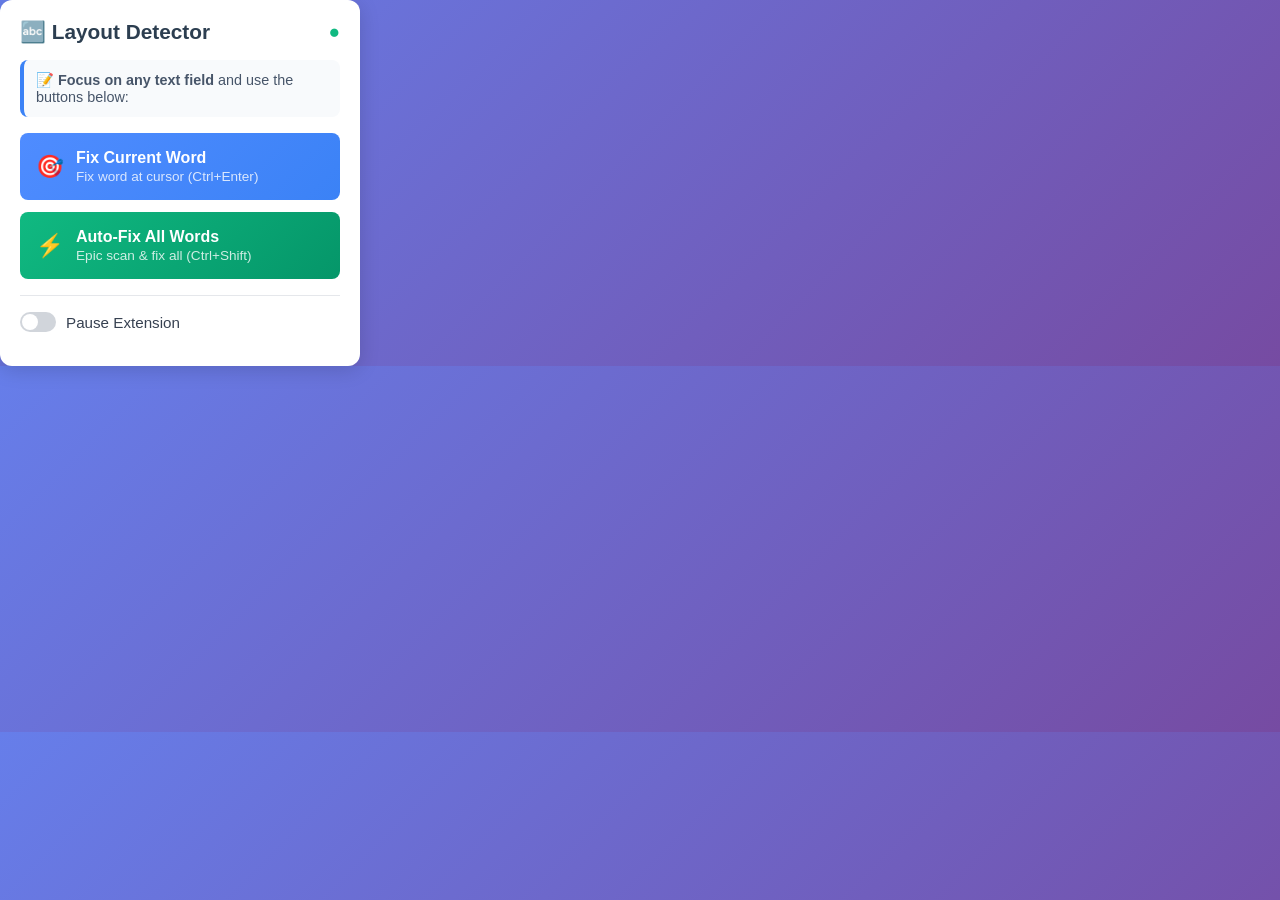
==== popup.html @ d1a3aca2 "✨ Major improvements based on feedback: Restore epic animations, add keyboard shortcuts, descriptive" ====
<!DOCTYPE html>
<html lang="en">
<head>
  <meta charset="UTF-8">
  <title>Keyboard Layout Detector</title>
  <link rel="stylesheet" href="popup.css">
</head>
<body>
  <div class="popup-container">
    <div class="header">
      <h2>🔤 Layout Detector</h2>
      <div id="statusIcon" class="status-icon active">●</div>
    </div>
    
    <div class="instructions">
      <p>📝 <strong>Focus on any text field</strong> and use the buttons below:</p>
    </div>
    
    <button id="fixCurrentWord" class="action-btn primary">
      <span class="btn-icon">🎯</span>
      <div class="btn-content">
        <div class="btn-title">Fix Current Word</div>
        <div class="btn-desc">Fix word at cursor (Ctrl+Enter)</div>
      </div>
    </button>
    
    <button id="autoFixAll" class="action-btn secondary">
      <span class="btn-icon">⚡</span>
      <div class="btn-content">
        <div class="btn-title">Auto-Fix All Words</div>
        <div class="btn-desc">Epic scan & fix all (Ctrl+Shift)</div>
      </div>
    </button>
    
    <button id="undoBtn" class="action-btn undo" style="display: none;">
      <span class="btn-icon">↶</span>
      <div class="btn-content">
        <div class="btn-title">Undo Last Change</div>
        <div class="btn-desc">Restore previous text (Ctrl+Z)</div>
      </div>
    </button>
    
    <div class="divider"></div>
    
    <label class="switch">
      <input type="checkbox" id="pauseExtension">
      <span class="slider"></span>
      Pause Extension
    </label>
    
    <div id="status" class="status"></div>
  </div>
  <script src="popup.js"></script>
</body>
</html>
---- popup.css ----
body {
  font-family: 'Segoe UI', Tahoma, Geneva, Verdana, sans-serif;
  background: linear-gradient(135deg, #667eea 0%, #764ba2 100%);
  margin: 0;
  padding: 0;
}

.popup-container {
  width: 320px;
  padding: 20px;
  background: #fff;
  border-radius: 12px;
  box-shadow: 0 4px 20px rgba(0,0,0,0.15);
}

.header {
  display: flex;
  align-items: center;
  justify-content: space-between;
  margin-bottom: 16px;
}

h2 {
  font-size: 1.3em;
  color: #2c3e50;
  font-weight: 600;
  margin: 0;
}

.status-icon {
  font-size: 1.2em;
  margin-left: 10px;
  animation: pulse 2s infinite;
}

.status-icon.active {
  color: #10b981;
}

.status-icon.paused {
  color: #ef4444;
  animation: none;
}

@keyframes pulse {
  0%, 100% { opacity: 1; }
  50% { opacity: 0.5; }
}

.instructions {
  background: #f8fafc;
  padding: 12px;
  border-radius: 8px;
  margin-bottom: 16px;
  border-left: 4px solid #3b82f6;
}

.instructions p {
  margin: 0;
  font-size: 0.9em;
  color: #475569;
}

.action-btn {
  width: 100%;
  padding: 16px;
  margin-bottom: 12px;
  border: none;
  border-radius: 8px;
  font-size: 1em;
  font-weight: 500;
  cursor: pointer;
  transition: all 0.3s ease;
  display: flex;
  align-items: center;
  gap: 12px;
  text-align: left;
}

.btn-content {
  flex: 1;
}

.btn-title {
  font-weight: 600;
  margin-bottom: 2px;
}

.btn-desc {
  font-size: 0.85em;
  opacity: 0.8;
}

.action-btn.primary {
  background: linear-gradient(135deg, #4f8cff, #3b82f6);
  color: white;
}

.action-btn.primary:hover {
  background: linear-gradient(135deg, #3b82f6, #2563eb);
  transform: translateY(-2px);
  box-shadow: 0 4px 12px rgba(79, 140, 255, 0.3);
}

.action-btn.secondary {
  background: linear-gradient(135deg, #10b981, #059669);
  color: white;
}

.action-btn.secondary:hover {
  background: linear-gradient(135deg, #059669, #047857);
  transform: translateY(-2px);
  box-shadow: 0 4px 12px rgba(16, 185, 129, 0.3);
}

.action-btn.undo {
  background: linear-gradient(135deg, #f59e0b, #d97706);
  color: white;
}

.action-btn.undo:hover {
  background: linear-gradient(135deg, #d97706, #b45309);
  transform: translateY(-2px);
  box-shadow: 0 4px 12px rgba(245, 158, 11, 0.3);
}

.btn-icon {
  font-size: 1.4em;
  flex-shrink: 0;
}

.divider {
  height: 1px;
  background: #e5e7eb;
  margin: 16px 0;
}

.switch {
  display: flex;
  align-items: center;
  gap: 10px;
  margin-bottom: 14px;
  font-size: 0.95em;
  color: #374151;
}

.switch input {
  display: none;
}

.slider {
  width: 36px;
  height: 20px;
  background: #d1d5db;
  border-radius: 20px;
  position: relative;
  transition: background 0.3s;
  flex-shrink: 0;
}

.switch input:checked + .slider {
  background: #ef4444;
}

.slider:before {
  content: '';
  position: absolute;
  left: 2px;
  top: 2px;
  width: 16px;
  height: 16px;
  background: #fff;
  border-radius: 50%;
  transition: transform 0.3s;
}

.switch input:checked + .slider:before {
  transform: translateX(16px);
}

.status {
  margin-top: 12px;
  font-size: 0.9em;
  color: #6b7280;
  text-align: center;
  font-style: italic;
}
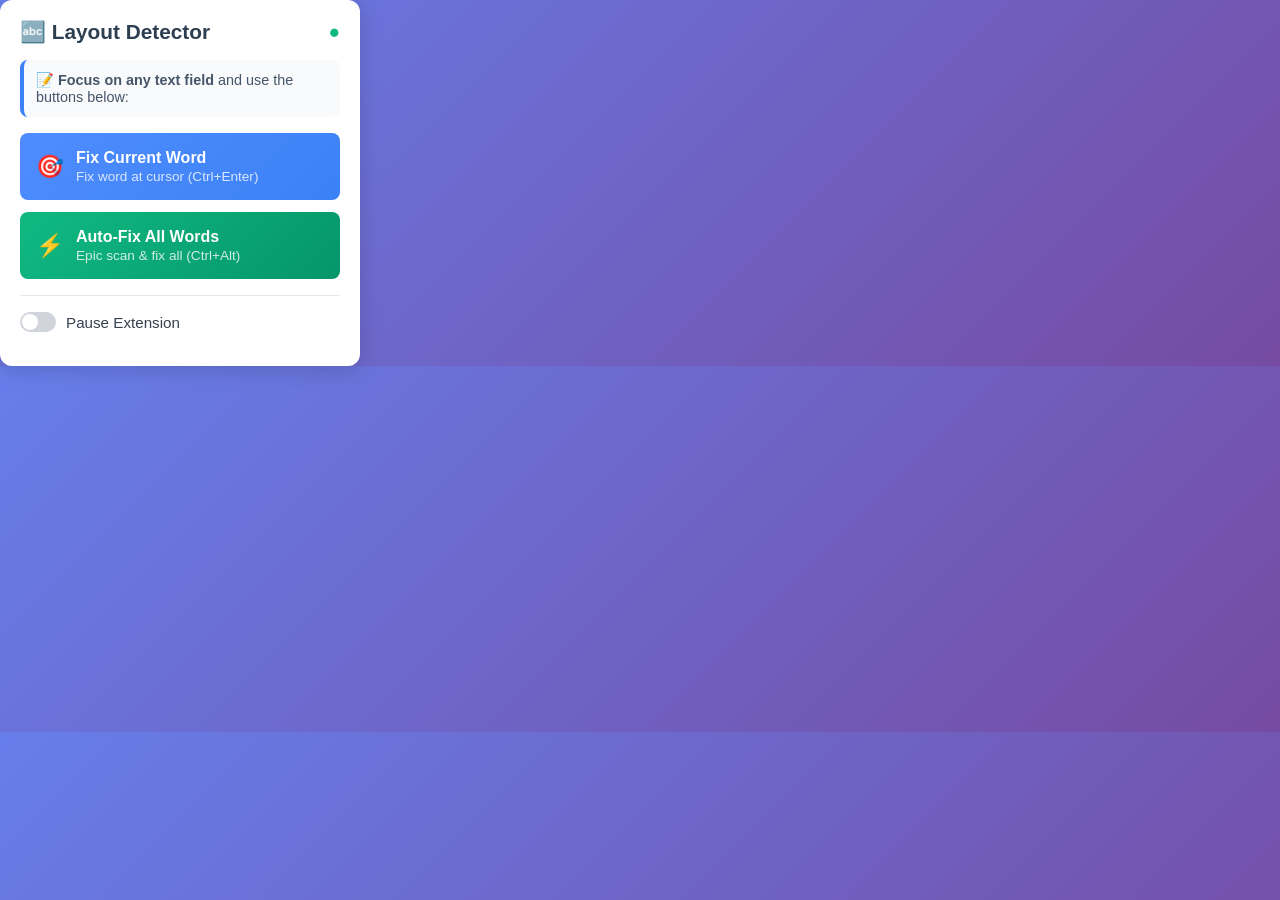
==== commit 9815d19b: "🔧 Change keyboard shortcut from Ctrl+Shift to Ctrl+Alt for epic auto-fix all words" ====
--- a/popup.html
+++ b/popup.html
@@ -28,7 +28,7 @@
       <span class="btn-icon">⚡</span>
       <div class="btn-content">
         <div class="btn-title">Auto-Fix All Words</div>
-        <div class="btn-desc">Epic scan & fix all (Ctrl+Shift)</div>
+        <div class="btn-desc">Epic scan & fix all (Ctrl+Alt)</div>
       </div>
     </button>
     
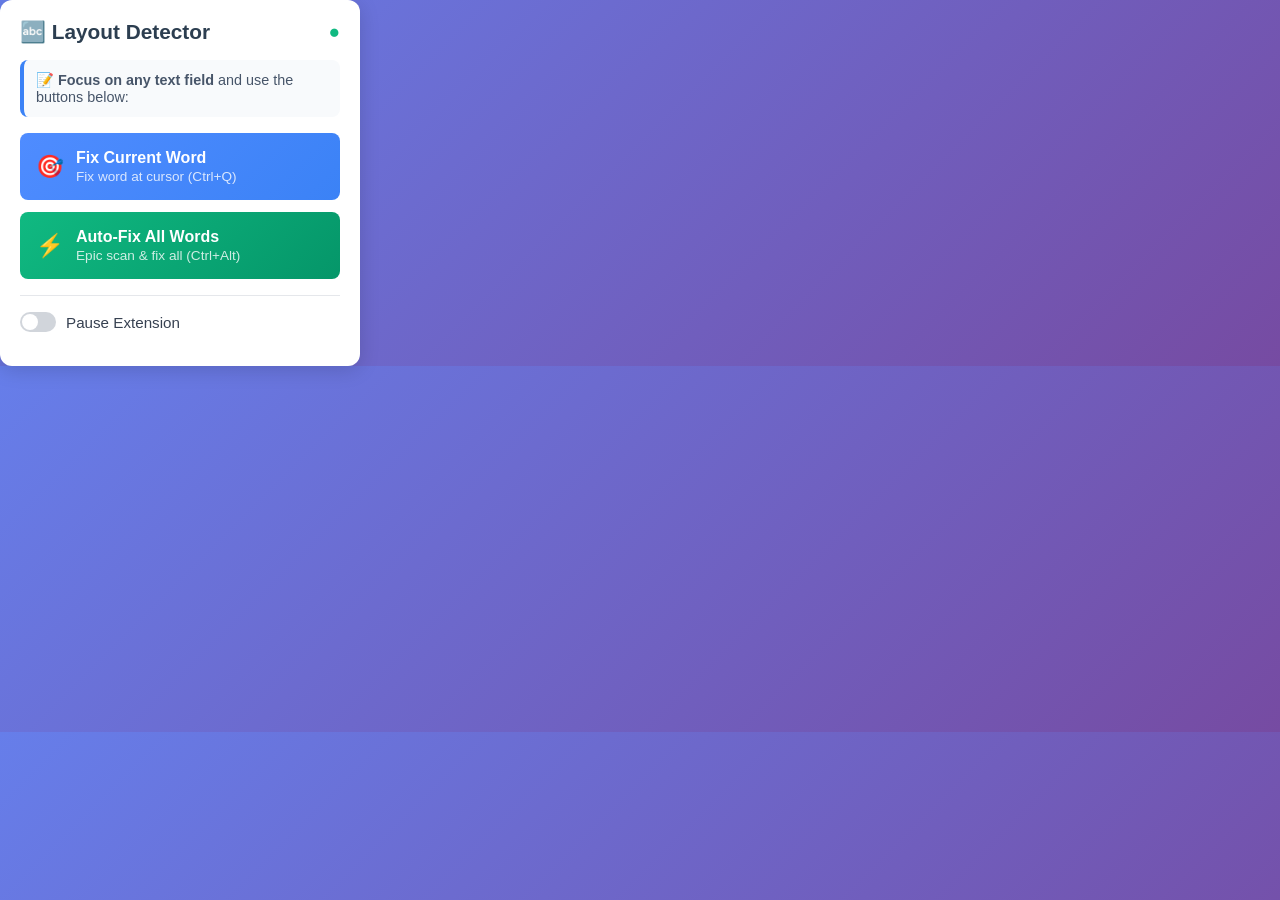
==== commit 048c8df0: "🎯 Change shortcut to Ctrl+Q and fix overlapping preview labels - Updated keyboard shortcut from Ctrl" ====
--- a/popup.html
+++ b/popup.html
@@ -20,7 +20,7 @@
       <span class="btn-icon">🎯</span>
       <div class="btn-content">
         <div class="btn-title">Fix Current Word</div>
-        <div class="btn-desc">Fix word at cursor (Ctrl+Enter)</div>
+        <div class="btn-desc">Fix word at cursor (Ctrl+Q)</div>
       </div>
     </button>
     
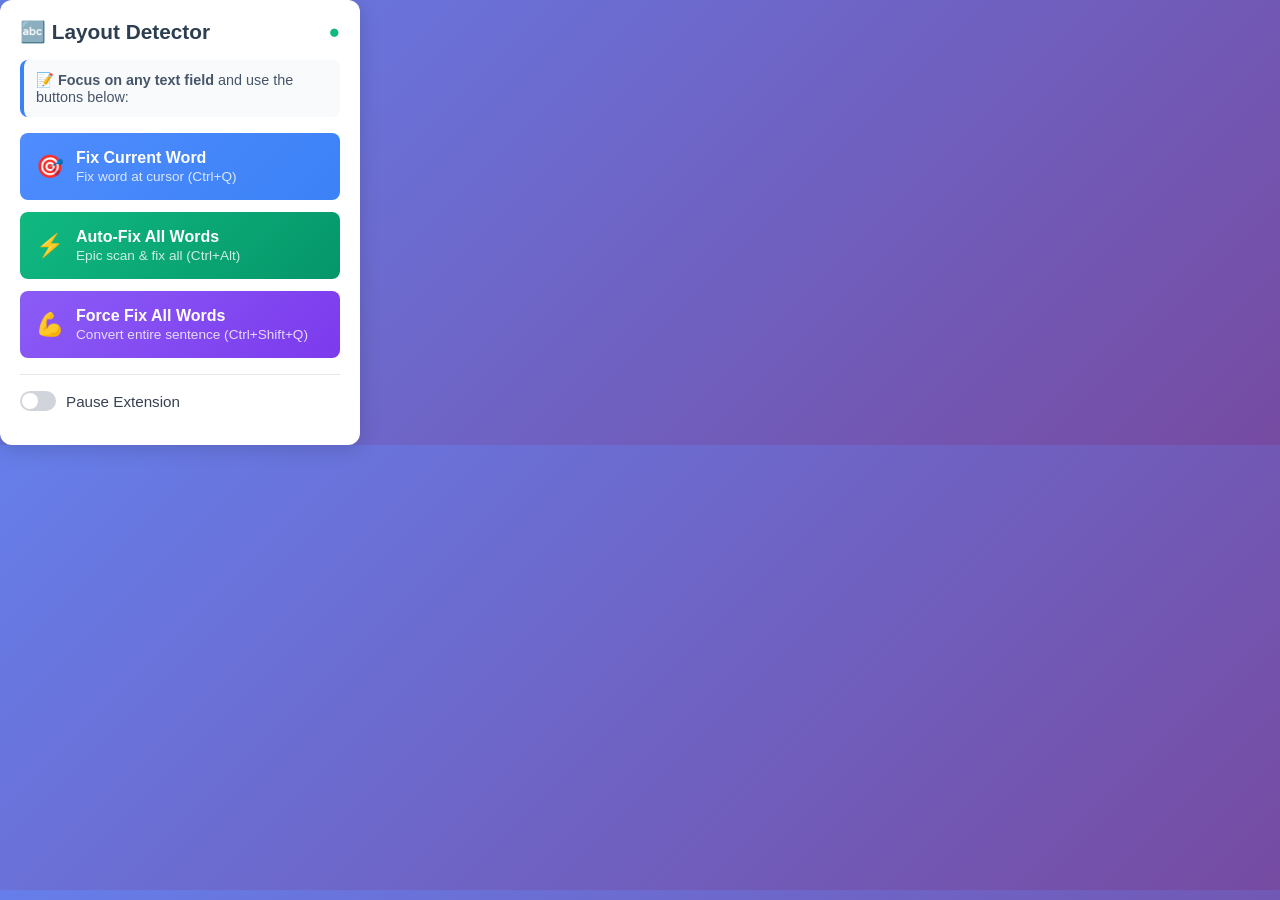
==== commit 6f95833f: "v3 (all the mentied updates will be clearlly showing on the readme file) -- quick review  Phase 1 + " ====
--- a/popup.html
+++ b/popup.html
@@ -1,21 +1,23 @@
 <!DOCTYPE html>
 <html lang="en">
+
 <head>
   <meta charset="UTF-8">
   <title>Keyboard Layout Detector</title>
   <link rel="stylesheet" href="popup.css">
 </head>
+
 <body>
   <div class="popup-container">
     <div class="header">
       <h2>🔤 Layout Detector</h2>
       <div id="statusIcon" class="status-icon active">●</div>
     </div>
-    
+
     <div class="instructions">
       <p>📝 <strong>Focus on any text field</strong> and use the buttons below:</p>
     </div>
-    
+
     <button id="fixCurrentWord" class="action-btn primary">
       <span class="btn-icon">🎯</span>
       <div class="btn-content">
@@ -23,7 +25,7 @@
         <div class="btn-desc">Fix word at cursor (Ctrl+Q)</div>
       </div>
     </button>
-    
+
     <button id="autoFixAll" class="action-btn secondary">
       <span class="btn-icon">⚡</span>
       <div class="btn-content">
@@ -31,7 +33,15 @@
         <div class="btn-desc">Epic scan & fix all (Ctrl+Alt)</div>
       </div>
     </button>
-    
+
+    <button id="forceFixAll" class="action-btn force">
+      <span class="btn-icon">💪</span>
+      <div class="btn-content">
+        <div class="btn-title">Force Fix All Words</div>
+        <div class="btn-desc">Convert entire sentence (Ctrl+Shift+Q)</div>
+      </div>
+    </button>
+
     <button id="undoBtn" class="action-btn undo" style="display: none;">
       <span class="btn-icon">↶</span>
       <div class="btn-content">
@@ -39,17 +49,18 @@
         <div class="btn-desc">Restore previous text (Ctrl+Z)</div>
       </div>
     </button>
-    
+
     <div class="divider"></div>
-    
+
     <label class="switch">
       <input type="checkbox" id="pauseExtension">
       <span class="slider"></span>
       Pause Extension
     </label>
-    
+
     <div id="status" class="status"></div>
   </div>
   <script src="popup.js"></script>
 </body>
-</html>
+
+</html>
--- a/popup.css
+++ b/popup.css
@@ -10,7 +10,7 @@
   padding: 20px;
   background: #fff;
   border-radius: 12px;
-  box-shadow: 0 4px 20px rgba(0,0,0,0.15);
+  box-shadow: 0 4px 20px rgba(0, 0, 0, 0.15);
 }
 
 .header {
@@ -43,8 +43,15 @@
 }
 
 @keyframes pulse {
-  0%, 100% { opacity: 1; }
-  50% { opacity: 0.5; }
+
+  0%,
+  100% {
+    opacity: 1;
+  }
+
+  50% {
+    opacity: 0.5;
+  }
 }
 
 .instructions {
@@ -124,6 +131,17 @@
   box-shadow: 0 4px 12px rgba(245, 158, 11, 0.3);
 }
 
+.action-btn.force {
+  background: linear-gradient(135deg, #8b5cf6, #7c3aed);
+  color: white;
+}
+
+.action-btn.force:hover {
+  background: linear-gradient(135deg, #7c3aed, #6d28d9);
+  transform: translateY(-2px);
+  box-shadow: 0 4px 12px rgba(139, 92, 246, 0.3);
+}
+
 .btn-icon {
   font-size: 1.4em;
   flex-shrink: 0;
@@ -158,7 +176,7 @@
   flex-shrink: 0;
 }
 
-.switch input:checked + .slider {
+.switch input:checked+.slider {
   background: #ef4444;
 }
 
@@ -174,7 +192,7 @@
   transition: transform 0.3s;
 }
 
-.switch input:checked + .slider:before {
+.switch input:checked+.slider:before {
   transform: translateX(16px);
 }
 
@@ -184,4 +202,4 @@
   color: #6b7280;
   text-align: center;
   font-style: italic;
-}
+}
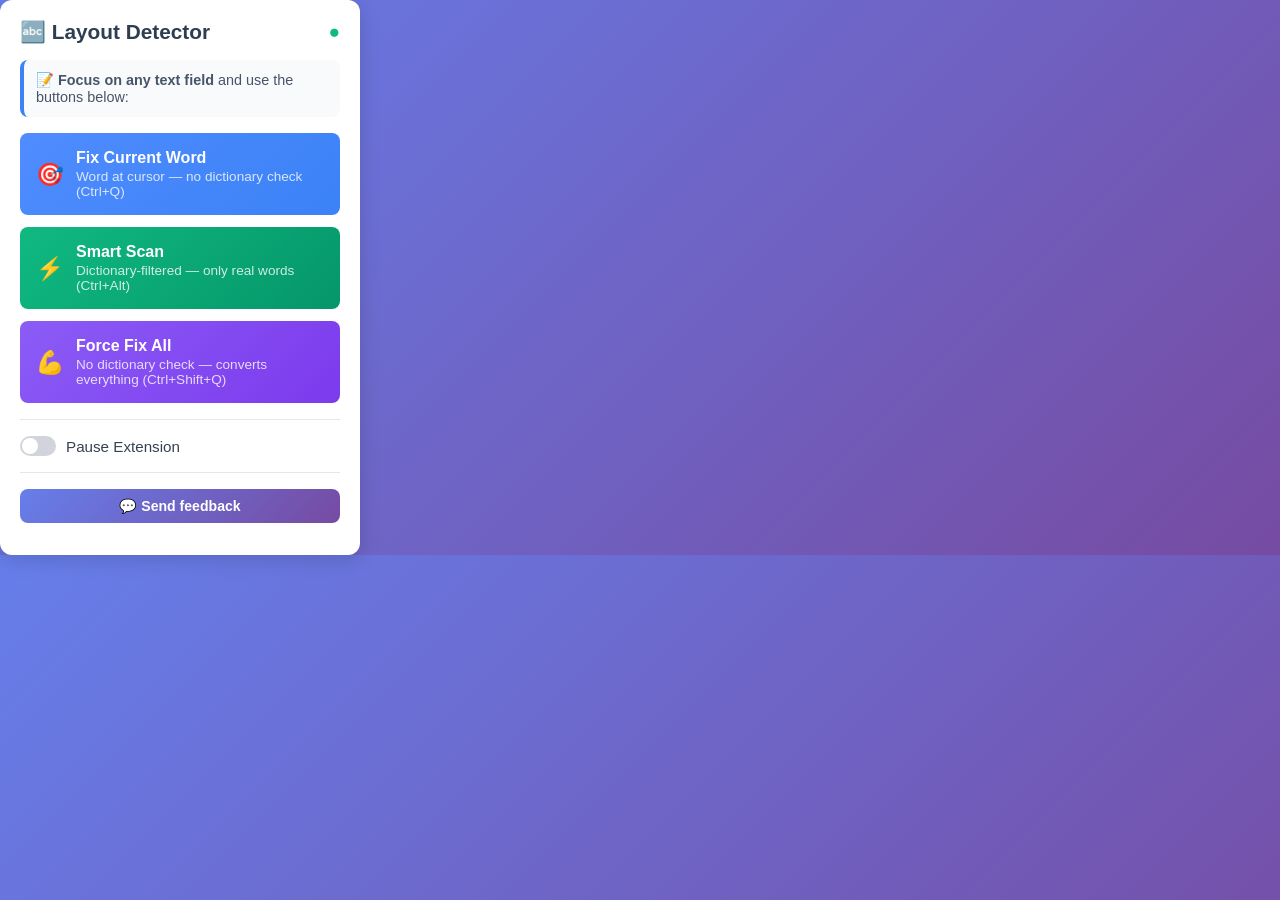
==== commit 88c0bf0a: "v4.2: smart scan UX overhaul, glassmorphism not-in-dict label, merged orange box, per-word report dr" ====
--- a/popup.html
+++ b/popup.html
@@ -22,27 +22,27 @@
       <span class="btn-icon">🎯</span>
       <div class="btn-content">
         <div class="btn-title">Fix Current Word</div>
-        <div class="btn-desc">Fix word at cursor (Ctrl+Q)</div>
+        <div class="btn-desc">Word at cursor — no dictionary check (Ctrl+Q)</div>
       </div>
     </button>
 
     <button id="autoFixAll" class="action-btn secondary">
       <span class="btn-icon">⚡</span>
       <div class="btn-content">
-        <div class="btn-title">Auto-Fix All Words</div>
-        <div class="btn-desc">Epic scan & fix all (Ctrl+Alt)</div>
+        <div class="btn-title">Smart Scan</div>
+        <div class="btn-desc">Dictionary-filtered — only real words (Ctrl+Alt)</div>
       </div>
     </button>
 
     <button id="forceFixAll" class="action-btn force">
       <span class="btn-icon">💪</span>
       <div class="btn-content">
-        <div class="btn-title">Force Fix All Words</div>
-        <div class="btn-desc">Convert entire sentence (Ctrl+Shift+Q)</div>
+        <div class="btn-title">Force Fix All</div>
+        <div class="btn-desc">No dictionary check — converts everything (Ctrl+Shift+Q)</div>
       </div>
     </button>
 
-    <button id="undoBtn" class="action-btn undo" style="display: none;">
+    <button id="undoBtn" class="action-btn undo">
       <span class="btn-icon">↶</span>
       <div class="btn-content">
         <div class="btn-title">Undo Last Change</div>
@@ -58,6 +58,12 @@
       Pause Extension
     </label>
 
+    <div class="divider"></div>
+
+    <div class="feedback-section">
+      <button id="feedbackBtn" class="feedback-submit-btn">💬 Send feedback</button>
+    </div>
+
     <div id="status" class="status"></div>
   </div>
   <script src="popup.js"></script>
--- a/popup.css
+++ b/popup.css
@@ -1,3 +1,7 @@
+#undoBtn {
+  display: none;
+}
+
 body {
   font-family: 'Segoe UI', Tahoma, Geneva, Verdana, sans-serif;
   background: linear-gradient(135deg, #667eea 0%, #764ba2 100%);
@@ -202,4 +206,28 @@
   color: #6b7280;
   text-align: center;
   font-style: italic;
+}
+
+/* ─── FEEDBACK SECTION ─────────────────────────────────────── */
+.feedback-section {
+  display: flex;
+  flex-direction: column;
+}
+
+.feedback-submit-btn {
+  width: 100%;
+  padding: 9px;
+  background: linear-gradient(135deg, #667eea, #764ba2);
+  color: #fff;
+  border: none;
+  border-radius: 8px;
+  font-size: 0.88em;
+  font-weight: 600;
+  cursor: pointer;
+  transition: opacity 0.2s;
+  font-family: inherit;
+}
+
+.feedback-submit-btn:hover {
+  opacity: 0.88;
 }
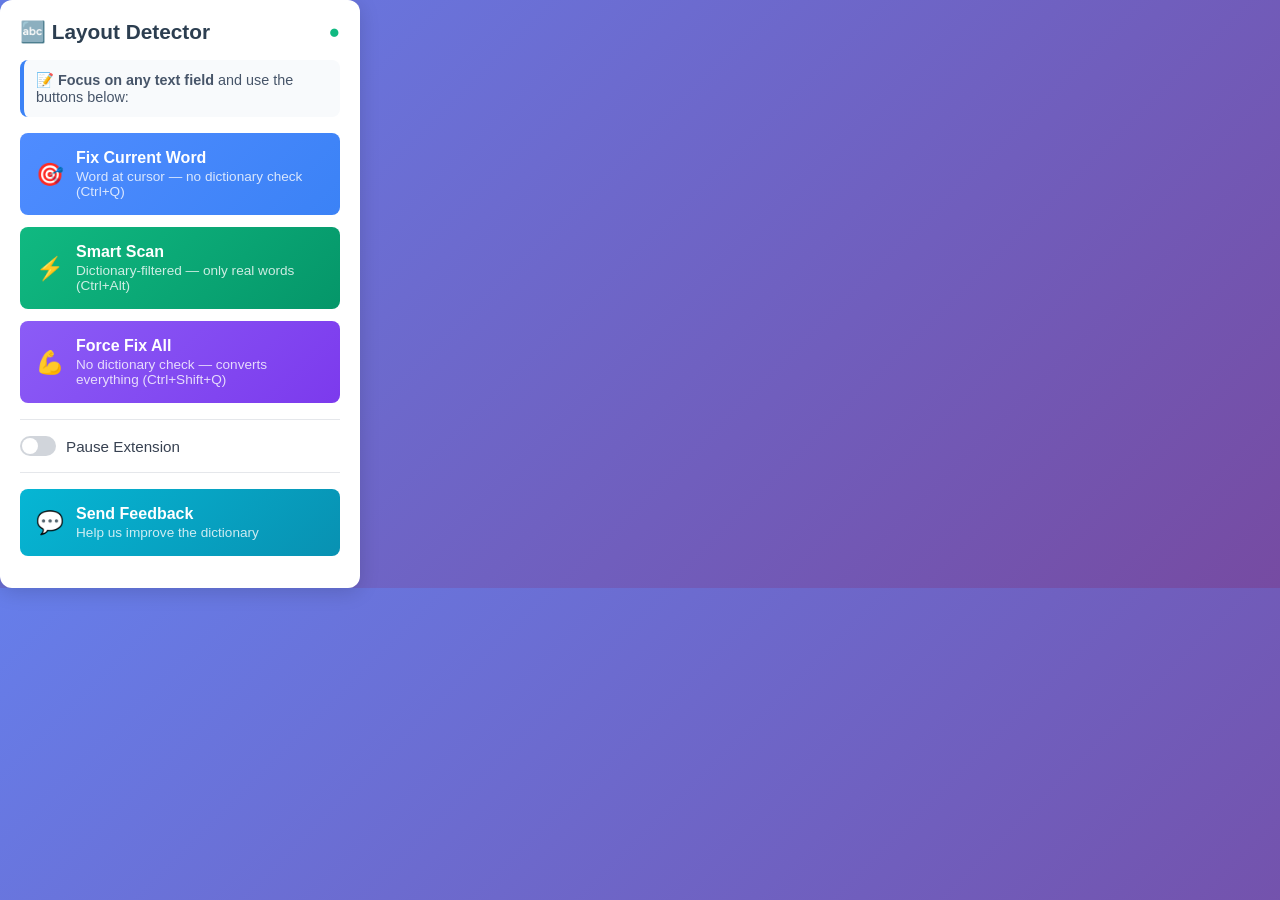
==== commit 1b47190a: "checkpoint: before scan speed optimizations (A+B)" ====
--- a/popup.html
+++ b/popup.html
@@ -61,7 +61,19 @@
     <div class="divider"></div>
 
     <div class="feedback-section">
-      <button id="feedbackBtn" class="feedback-submit-btn">💬 Send feedback</button>
+      <button id="feedbackBtn" class="action-btn feedback">
+        <span class="btn-icon">💬</span>
+        <div class="btn-content">
+          <div class="btn-title">Send Feedback</div>
+          <div class="btn-desc">Help us improve the dictionary</div>
+        </div>
+      </button>
+      <div id="feedbackPanel" class="feedback-panel">
+        <textarea id="feedbackText" class="feedback-textarea"
+          placeholder="What's on your mind? Share any words, bugs, or ideas..."></textarea>
+        <button id="feedbackSubmit" class="feedback-send-btn">✉️ Send</button>
+        <div id="feedbackSuccess" class="feedback-success">✅ Report received successfully!</div>
+      </div>
     </div>
 
     <div id="status" class="status"></div>
--- a/popup.css
+++ b/popup.css
@@ -214,20 +214,98 @@
   flex-direction: column;
 }
 
-.feedback-submit-btn {
+.action-btn.feedback {
+  background: linear-gradient(135deg, #06b6d4, #0891b2);
+  color: white;
+  margin-bottom: 0;
+}
+
+.action-btn.feedback:hover {
+  background: linear-gradient(135deg, #0891b2, #0e7490);
+  transform: translateY(-2px);
+  box-shadow: 0 4px 14px rgba(6, 182, 212, 0.38);
+}
+
+.feedback-panel {
+  max-height: 0;
+  overflow: hidden;
+  transition: max-height 0.32s ease, opacity 0.25s ease;
+  opacity: 0;
+}
+
+.feedback-panel.open {
+  max-height: 160px;
+  opacity: 1;
+  margin-top: 10px;
+}
+
+.feedback-textarea {
   width: 100%;
-  padding: 9px;
-  background: linear-gradient(135deg, #667eea, #764ba2);
+  box-sizing: border-box;
+  height: 72px;
+  padding: 9px 11px;
+  border: 1.5px solid #e2e8f0;
+  border-radius: 8px;
+  font-family: inherit;
+  font-size: 0.87em;
+  color: #374151;
+  resize: none;
+  outline: none;
+  transition: border-color 0.2s;
+  background: #f8fafc;
+}
+
+.feedback-textarea:focus {
+  border-color: #06b6d4;
+  background: #fff;
+}
+
+.feedback-send-btn {
+  margin-top: 7px;
+  width: 100%;
+  padding: 8px;
+  background: linear-gradient(135deg, #06b6d4, #0891b2);
   color: #fff;
   border: none;
   border-radius: 8px;
   font-size: 0.88em;
   font-weight: 600;
   cursor: pointer;
-  transition: opacity 0.2s;
   font-family: inherit;
-}
-
-.feedback-submit-btn:hover {
-  opacity: 0.88;
+  transition: background 0.2s, transform 0.15s;
+}
+
+.feedback-send-btn:hover {
+  background: linear-gradient(135deg, #0891b2, #0e7490);
+  transform: translateY(-1px);
+}
+
+.feedback-success {
+  display: none;
+  margin-top: 8px;
+  padding: 9px 12px;
+  background: linear-gradient(135deg, #d1fae5, #a7f3d0);
+  color: #065f46;
+  border-radius: 8px;
+  font-size: 0.88em;
+  font-weight: 600;
+  text-align: center;
+  animation: none;
+}
+
+.feedback-success.show {
+  display: block;
+  animation: fadeInUp 0.3s ease;
+}
+
+@keyframes fadeInUp {
+  from {
+    opacity: 0;
+    transform: translateY(6px);
+  }
+
+  to {
+    opacity: 1;
+    transform: translateY(0);
+  }
 }
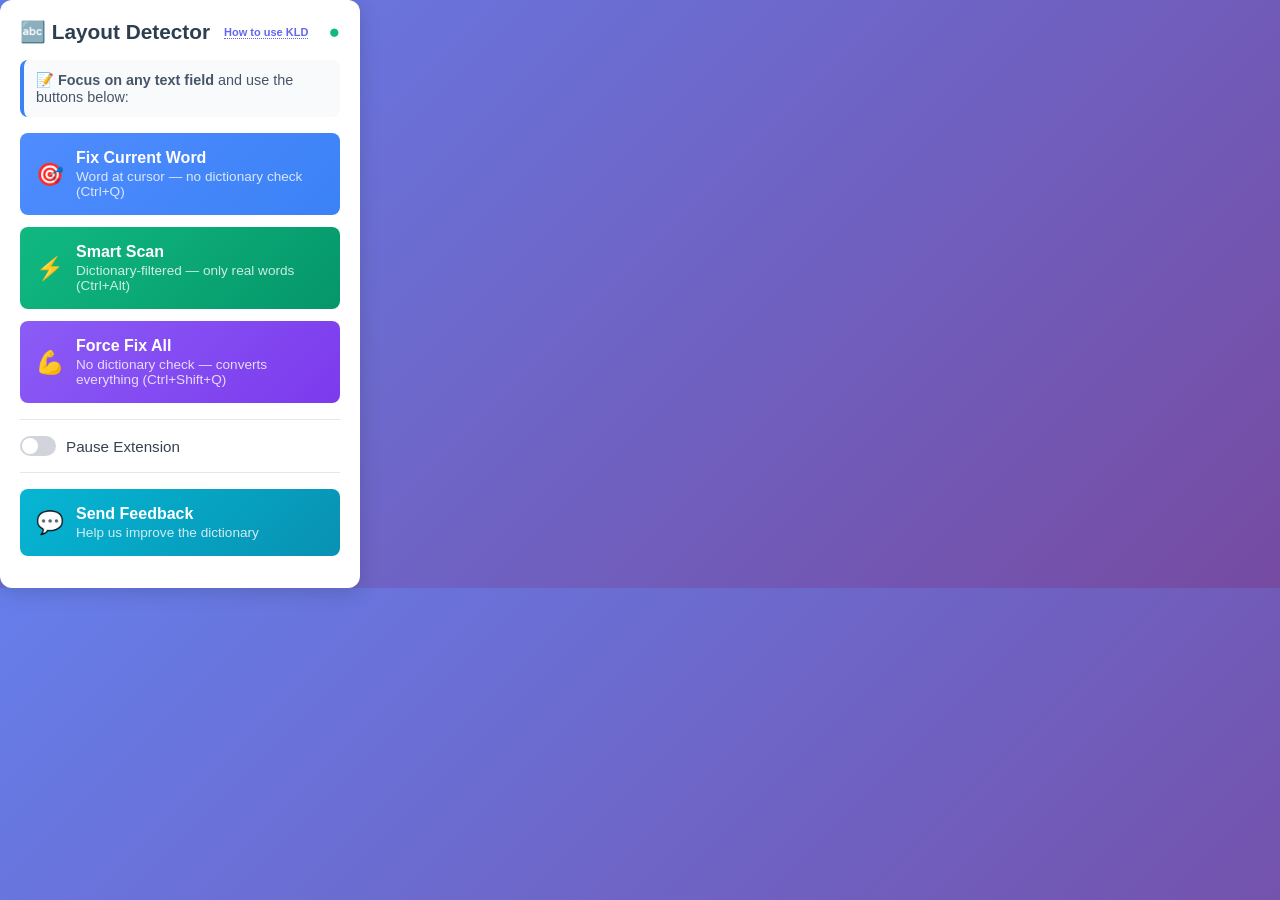
==== commit 4721b9da: "feat(popup): structured feedback UX with auto context and draft" ====
--- a/popup.html
+++ b/popup.html
@@ -11,7 +11,10 @@
   <div class="popup-container">
     <div class="header">
       <h2>🔤 Layout Detector</h2>
-      <div id="statusIcon" class="status-icon active">●</div>
+      <div class="header-right">
+        <a id="howToUseBtn" class="how-to-use-link" href="#">How to use KLD</a>
+        <div id="statusIcon" class="status-icon active">●</div>
+      </div>
     </div>
 
     <div class="instructions">
@@ -69,8 +72,16 @@
         </div>
       </button>
       <div id="feedbackPanel" class="feedback-panel">
+        <div class="feedback-type-label">What type of feedback?</div>
+        <div id="feedbackTypes" class="feedback-types" role="group" aria-label="Feedback type">
+          <button class="feedback-chip active" data-type="bug" type="button">Bug</button>
+          <button class="feedback-chip" data-type="dictionary" type="button">Wrong word</button>
+          <button class="feedback-chip" data-type="suggestion" type="button">Suggestion</button>
+          <button class="feedback-chip" data-type="ui" type="button">UI/Translation</button>
+        </div>
         <textarea id="feedbackText" class="feedback-textarea"
-          placeholder="What's on your mind? Share any words, bugs, or ideas..."></textarea>
+          placeholder="Write a short message (1-2 lines is enough)..."></textarea>
+        <div class="feedback-meta-note">Context is auto-added: page, website, extension version, language, and time.</div>
         <button id="feedbackSubmit" class="feedback-send-btn">✉️ Send</button>
         <div id="feedbackSuccess" class="feedback-success">✅ Report received successfully!</div>
       </div>
--- a/popup.css
+++ b/popup.css
@@ -22,6 +22,27 @@
   align-items: center;
   justify-content: space-between;
   margin-bottom: 16px;
+}
+
+.header-right {
+  display: flex;
+  align-items: center;
+  gap: 10px;
+}
+
+.how-to-use-link {
+  font-size: 11px;
+  color: #6366f1;
+  text-decoration: none;
+  font-weight: 700;
+  cursor: pointer;
+  border-bottom: 1px dotted #6366f1;
+  white-space: nowrap;
+}
+
+.how-to-use-link:hover {
+  color: #4f46e5;
+  border-bottom-color: #4f46e5;
 }
 
 h2 {
@@ -234,9 +255,46 @@
 }
 
 .feedback-panel.open {
-  max-height: 160px;
+  max-height: 330px;
   opacity: 1;
   margin-top: 10px;
+}
+
+.feedback-type-label {
+  font-size: 0.78em;
+  color: #6b7280;
+  font-weight: 600;
+  margin: 0 0 6px;
+}
+
+.feedback-types {
+  display: flex;
+  flex-wrap: wrap;
+  gap: 6px;
+  margin-bottom: 8px;
+}
+
+.feedback-chip {
+  border: 1px solid #cbd5e1;
+  background: #f8fafc;
+  color: #334155;
+  font-size: 0.76em;
+  font-weight: 700;
+  border-radius: 999px;
+  padding: 5px 10px;
+  cursor: pointer;
+  transition: all 0.18s ease;
+}
+
+.feedback-chip:hover {
+  border-color: #06b6d4;
+  color: #0f172a;
+}
+
+.feedback-chip.active {
+  background: linear-gradient(135deg, #06b6d4, #0891b2);
+  border-color: #0891b2;
+  color: #fff;
 }
 
 .feedback-textarea {
@@ -275,6 +333,13 @@
   transition: background 0.2s, transform 0.15s;
 }
 
+.feedback-meta-note {
+  margin-top: 6px;
+  font-size: 0.74em;
+  color: #64748b;
+  line-height: 1.4;
+}
+
 .feedback-send-btn:hover {
   background: linear-gradient(135deg, #0891b2, #0e7490);
   transform: translateY(-1px);
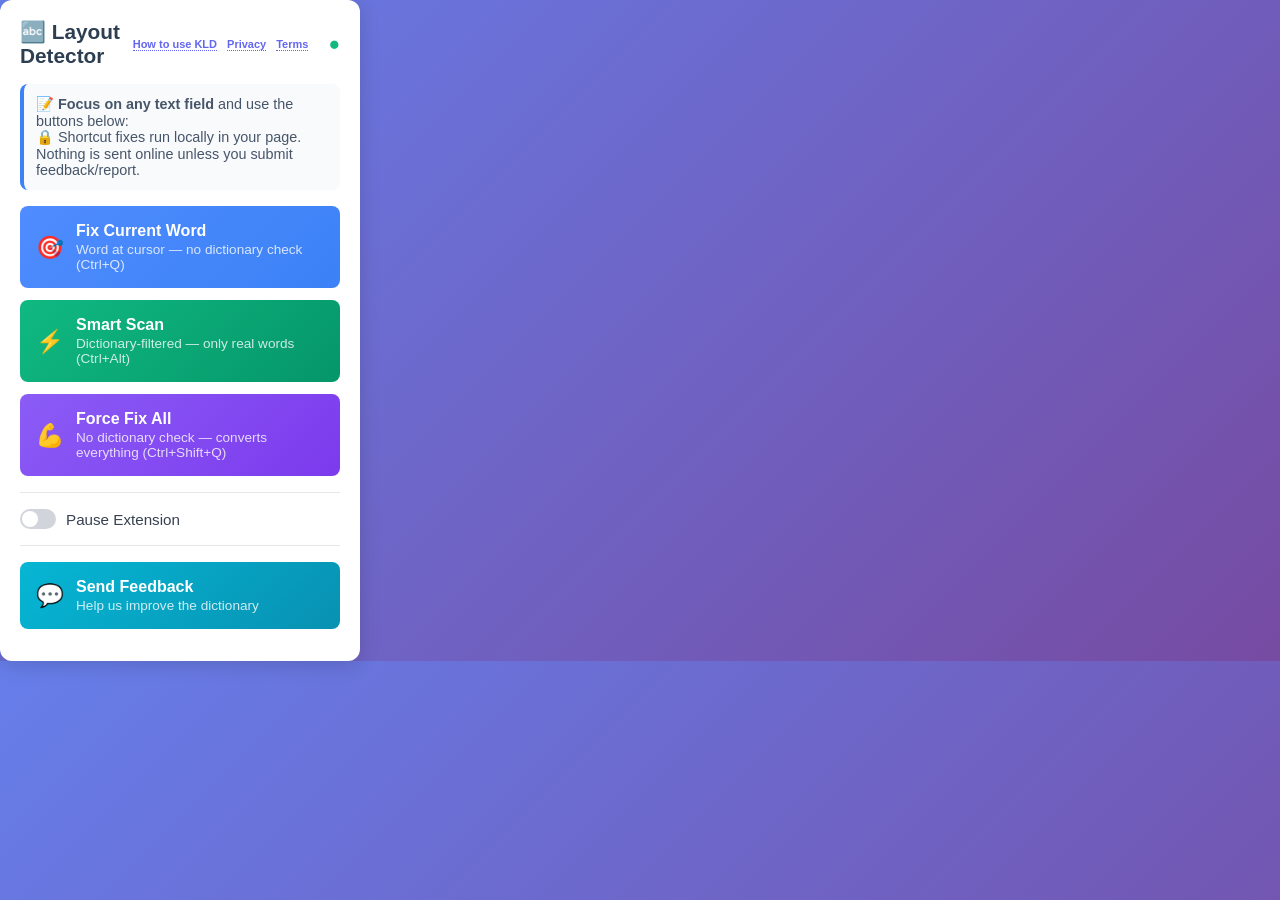
==== commit 1f44404f: "feat: release new version with terms gate, privacy updates, and modernized pages" ====
--- a/popup.html
+++ b/popup.html
@@ -13,12 +13,15 @@
       <h2>🔤 Layout Detector</h2>
       <div class="header-right">
         <a id="howToUseBtn" class="how-to-use-link" href="#">How to use KLD</a>
+        <a id="privacyBtn" class="how-to-use-link" href="#">Privacy</a>
+        <a id="termsBtn" class="how-to-use-link" href="#">Terms</a>
         <div id="statusIcon" class="status-icon active">●</div>
       </div>
     </div>
 
     <div class="instructions">
       <p>📝 <strong>Focus on any text field</strong> and use the buttons below:</p>
+      <p>🔒 Shortcut fixes run locally in your page. Nothing is sent online unless you submit feedback/report.</p>
     </div>
 
     <button id="fixCurrentWord" class="action-btn primary">
@@ -81,7 +84,18 @@
         </div>
         <textarea id="feedbackText" class="feedback-textarea"
           placeholder="Write a short message (1-2 lines is enough)..."></textarea>
-        <div class="feedback-meta-note">Context is auto-added: page, website, extension version, language, and time.</div>
+        <label class="feedback-option">
+          <input id="feedbackConsent" type="checkbox" checked>
+          <span>I agree to send feedback data for debugging and product improvement.</span>
+        </label>
+        <div class="feedback-meta-note">Privacy-first by design: normal correction stays on your device only. Feedback
+          sends only what you type plus minimal context (host, language, OS, version, time) to improve dictionary
+          accuracy and fix reported bugs. No page input text,
+          passwords, or cookies are collected.
+        </div>
+        <div id="feedbackGateNote" class="feedback-gate-note" hidden>
+          Extension is locked until Terms are accepted. Open Terms and accept to continue.
+        </div>
         <button id="feedbackSubmit" class="feedback-send-btn">✉️ Send</button>
         <div id="feedbackSuccess" class="feedback-success">✅ Report received successfully!</div>
       </div>
--- a/popup.css
+++ b/popup.css
@@ -340,6 +340,40 @@
   line-height: 1.4;
 }
 
+.feedback-option {
+  margin-top: 8px;
+  display: flex;
+  align-items: flex-start;
+  gap: 8px;
+  font-size: 0.76em;
+  color: #334155;
+  line-height: 1.35;
+}
+
+.feedback-option.optional {
+  color: #475569;
+}
+
+.feedback-option input {
+  margin-top: 1px;
+  accent-color: #0891b2;
+}
+
+.feedback-option.error {
+  color: #b91c1c;
+}
+
+.feedback-gate-note {
+  margin-top: 8px;
+  font-size: 0.76em;
+  line-height: 1.4;
+  color: #9a3412;
+  background: #fff7ed;
+  border: 1px solid #fed7aa;
+  border-radius: 8px;
+  padding: 8px 10px;
+}
+
 .feedback-send-btn:hover {
   background: linear-gradient(135deg, #0891b2, #0e7490);
   transform: translateY(-1px);
